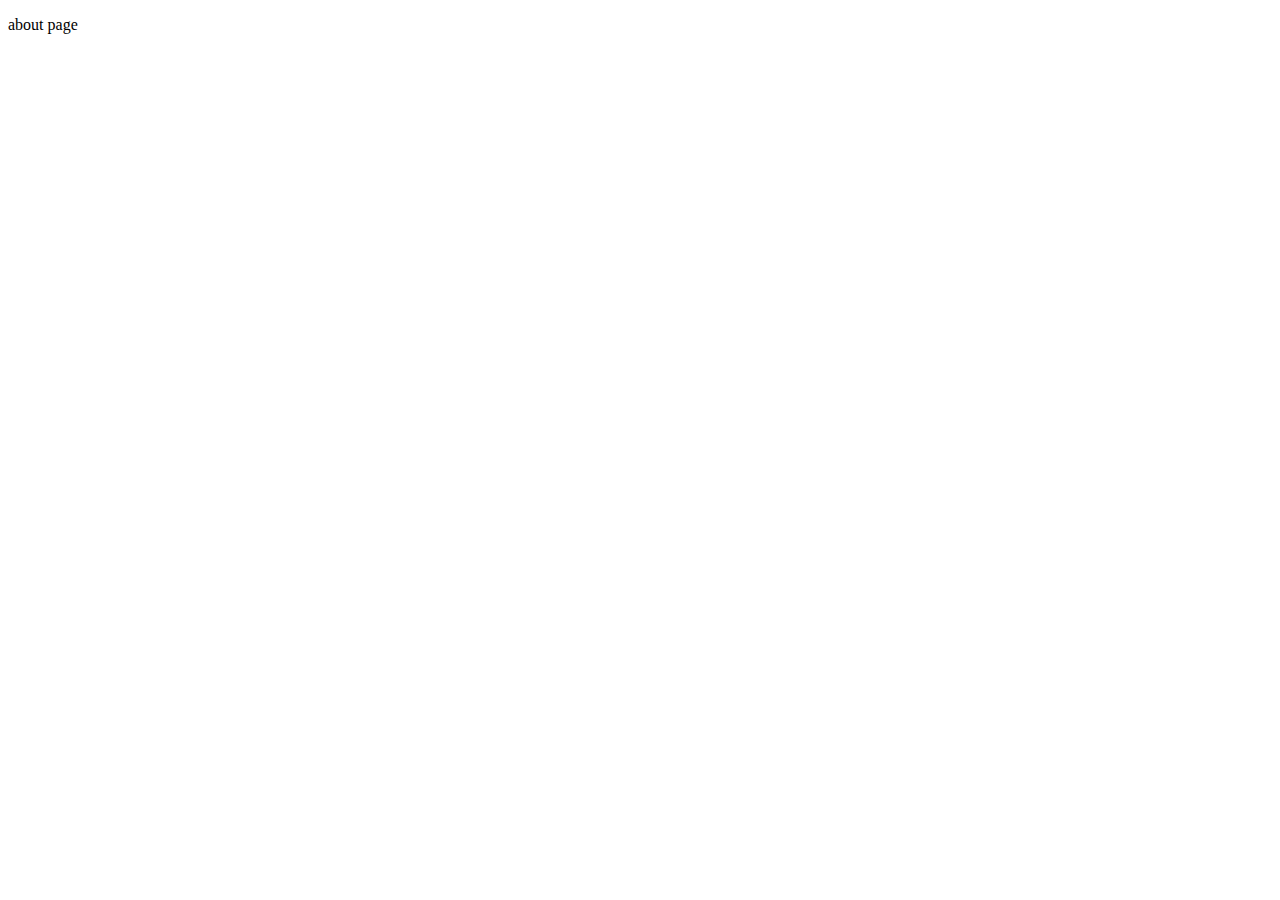
==== about.html @ 3f2aa72e "responsive homepage" ====
<!DOCTYPE html>
<html lang="en">
<head>
    <meta charset="UTF-8">
    <meta http-equiv="X-UA-Compatible" content="IE=edge">
    <meta name="viewport" content="width=device-width, initial-scale=1.0">
    <title>Document</title>
</head>
<body>
    <p>about page</p>
</body>
</html>
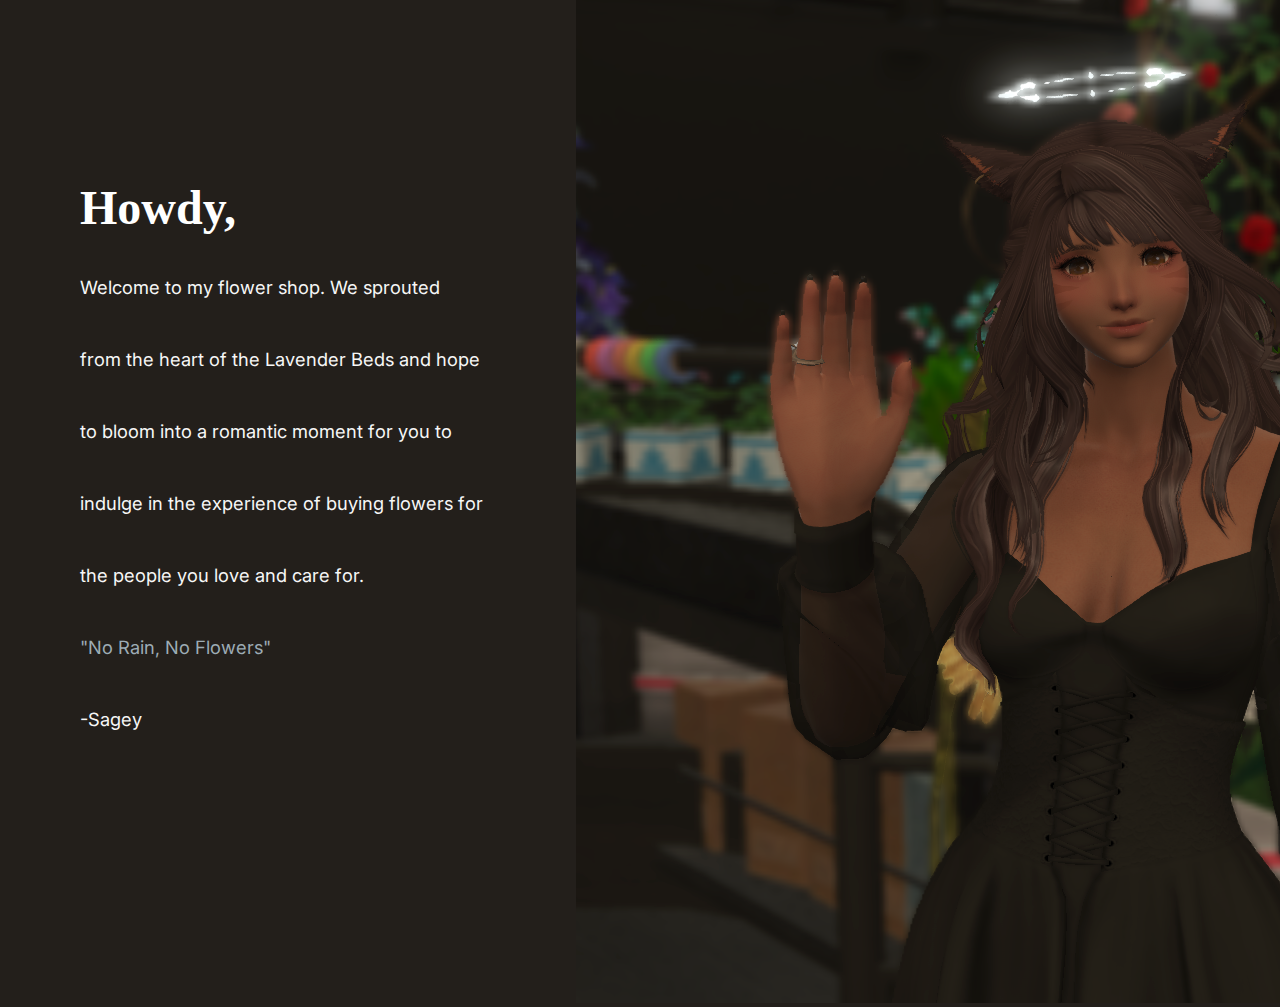
==== commit 2f881d1a: "about is page only looks decent on big screens, stopping place" ====
--- a/about.html
+++ b/about.html
@@ -4,9 +4,22 @@
     <meta charset="UTF-8">
     <meta http-equiv="X-UA-Compatible" content="IE=edge">
     <meta name="viewport" content="width=device-width, initial-scale=1.0">
-    <title>Document</title>
+    <title>About</title>
+    <link rel="stylesheet" href="./about.css">
+
 </head>
 <body>
-    <p>about page</p>
+    <div class="about-container">
+        <div class="about-content">
+            
+            <h1>Howdy,</h1>
+            <p> Welcome to my flower shop. We sprouted from the heart of the Lavender Beds and hope to bloom into a romantic moment for you to indulge in the experience of buying flowers for the people you love and care for.</p>
+            <p class="no-rain">"No Rain, No Flowers"</p>
+            <p>-Sagey</p>
+        </div>
+        <div class="about-img">
+            <img src="./assets/hello.png">
+        </div>
+    </div>
 </body>
 </html>--- a/about.css
+++ b/about.css
@@ -0,0 +1,67 @@
+@import url('https://fonts.googleapis.com/css2?family=Inter&display=swap');
+
+*  {
+    padding: 0;
+    margin: 0;
+    box-sizing: border-box;
+}
+
+body {
+    overflow: hidden; 
+    font-family: 'Inter', sans-serif;
+    background-color: #231f1b;
+
+}
+
+h1 {
+    font-size:3em !important;
+    font-family: Georgia, 'Times New Roman', Times, serif;
+    color: #fff;
+    text-align: left;
+    margin-left: 5rem;
+    margin-top: 20vh;
+    margin-bottom: 1rem;
+}
+
+p  {
+    color: #F7F7F7;
+    line-height: 4.5rem;
+    font-size: 1.15em;
+    text-align: left;
+    margin-left: 5rem;
+    width: 70%;
+}
+.no-rain {
+    color:#9DACB5; 
+}
+
+
+.about-container{
+    display: flex;
+}
+
+.about-content{
+width: 450vw;
+}
+
+.about-img {
+ width: 55vw;
+}
+
+@media only screen and (max-width: 916px)  {
+    .about-container{
+        display: block;
+    }
+    
+    .about-content{
+   height: 100w;
+   
+    }
+  
+    p{
+        width: 50%;
+        font-size: 2em;
+        line-height: 6.5rem;
+
+    }
+}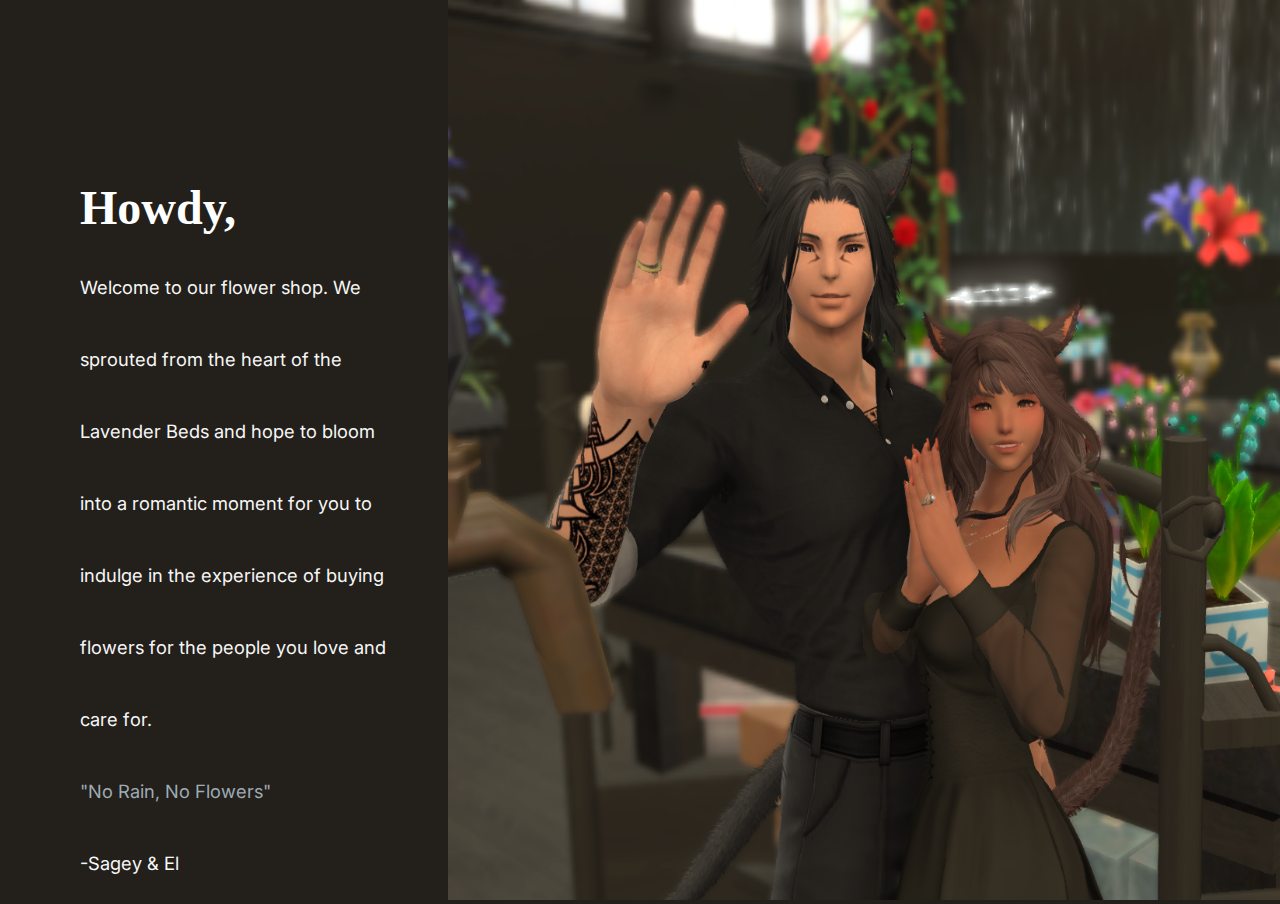
==== commit c66ab88a: "update about picture and get rid of overflows" ====
--- a/about.html
+++ b/about.html
@@ -13,12 +13,12 @@
         <div class="about-content">
             
             <h1>Howdy,</h1>
-            <p> Welcome to my flower shop. We sprouted from the heart of the Lavender Beds and hope to bloom into a romantic moment for you to indulge in the experience of buying flowers for the people you love and care for.</p>
+            <p> Welcome to our flower shop. We sprouted from the heart of the Lavender Beds and hope to bloom into a romantic moment for you to indulge in the experience of buying flowers for the people you love and care for.</p>
             <p class="no-rain">"No Rain, No Flowers"</p>
-            <p>-Sagey</p>
+            <p>-Sagey & El</p>
         </div>
         <div class="about-img">
-            <img src="./assets/hello.png">
+            <img src="./assets/oneoption.png">
         </div>
     </div>
 </body>
--- a/about.css
+++ b/about.css
@@ -38,14 +38,22 @@
 
 .about-container{
     display: flex;
+    width: 100%;
+    height: 100%;
 }
 
 .about-content{
-width: 450vw;
+width: 35vw;
+height: 50vw;
 }
 
 .about-img {
  width: 55vw;
+}
+
+.about-img img {
+    width: 90vw;
+    height: 100vh;
 }
 
 @media only screen and (max-width: 916px)  {
